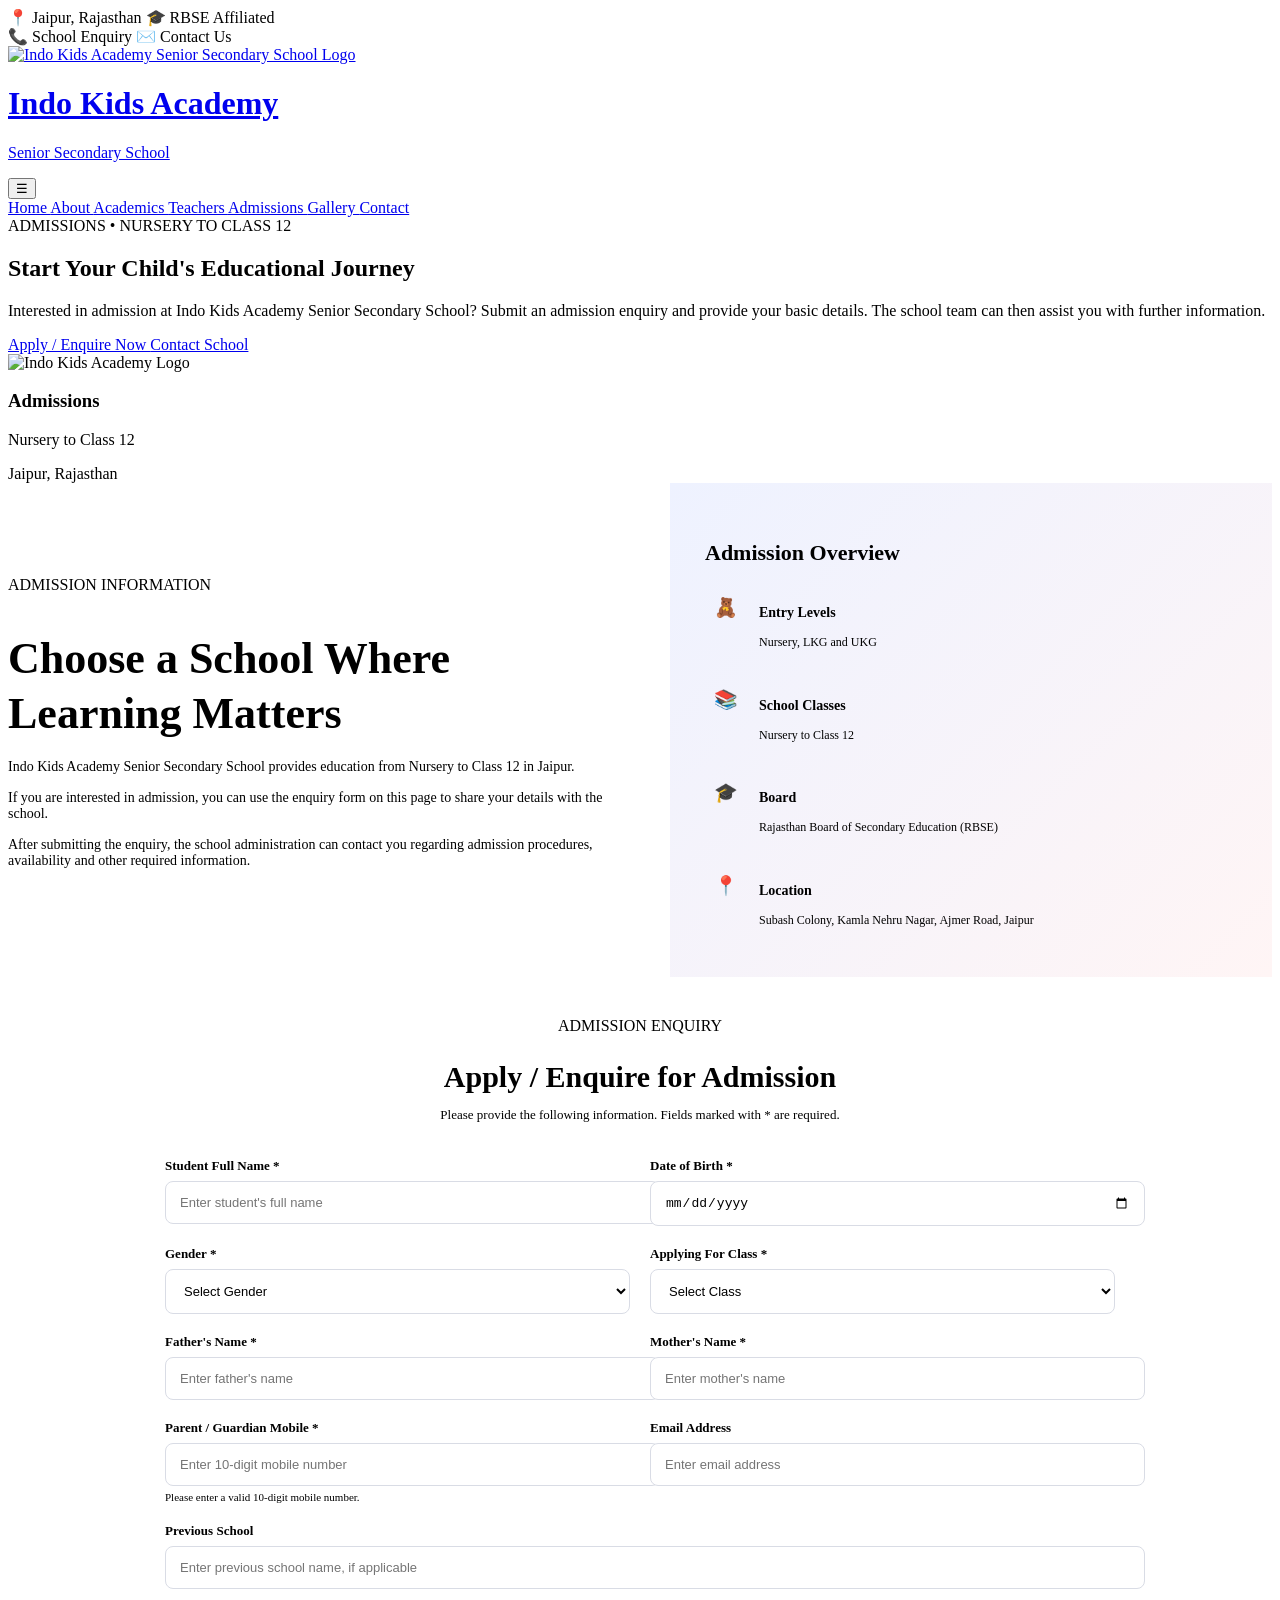
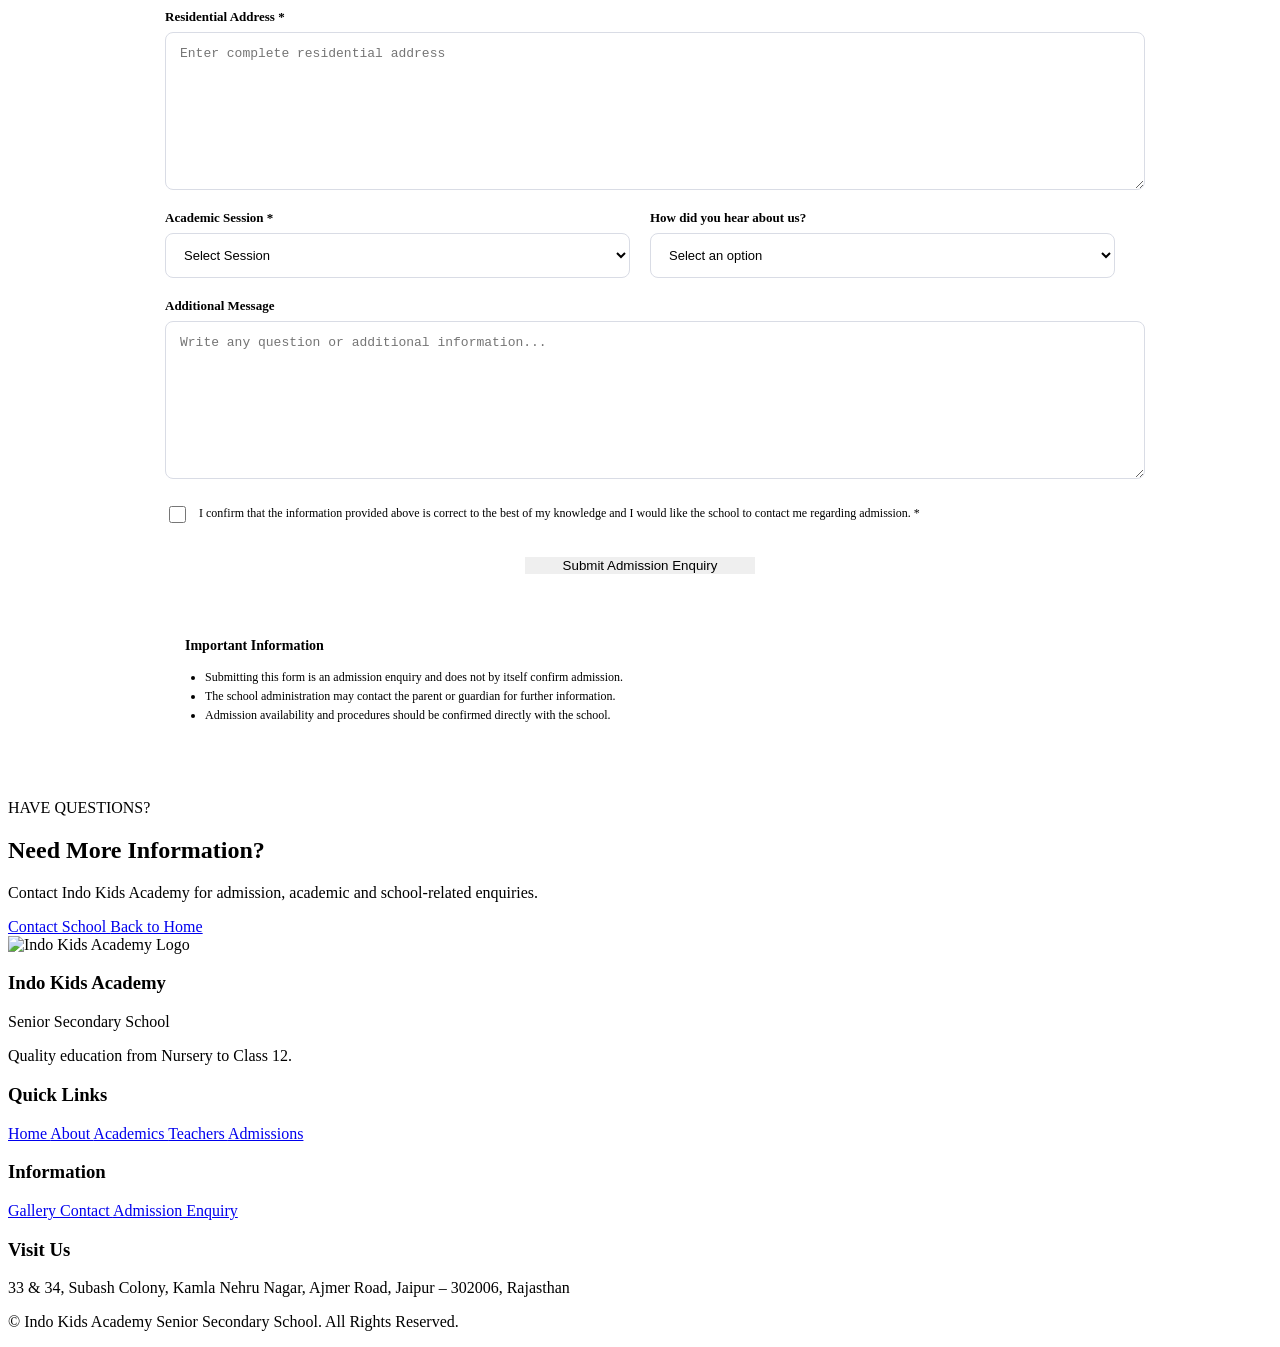
==== admission.html @ ce38cd4b "Upload school website" ====
<!DOCTYPE html>
<html lang="en">

<head>

    <meta charset="UTF-8">

    <meta
        name="viewport"
        content="width=device-width, initial-scale=1.0"
    >

    <title>
        Admissions | Indo Kids Academy Senior Secondary School
    </title>

    <meta
        name="description"
        content="Admission enquiry for Indo Kids Academy Senior Secondary School, Jaipur. Apply for admission from Nursery to Class 12."
    >

    <meta
        name="keywords"
        content="Indo Kids Academy admission, school admission Jaipur, RBSE school admission, Nursery to 12 admission Jaipur"
    >

    <meta
        name="author"
        content="Indo Kids Academy Senior Secondary School"
    >

    <link
        rel="icon"
        type="image/png"
        href="images/logo.png"
    >

    <!-- Google Font -->

    <link rel="preconnect" href="https://fonts.googleapis.com">

    <link
        rel="preconnect"
        href="https://fonts.gstatic.com"
        crossorigin
    >

    <link
        href="https://fonts.googleapis.com/css2?family=Poppins:wght@300;400;500;600;700;800&display=swap"
        rel="stylesheet"
    >

    <!-- Main CSS -->

    <link
        rel="stylesheet"
        href="css/style.css"
    >


    <!-- Admission Page CSS -->

    <style>

        /* =====================================================
           ADMISSION PAGE
        ===================================================== */

        .admission-page {
            background: var(--white);
        }


        /* =====================================================
           ADMISSION INTRO
        ===================================================== */

        .admission-intro {
            display: grid;
            grid-template-columns: 1fr 1fr;
            gap: 60px;
            align-items: center;
        }


        .admission-intro-content h2 {
            color: var(--dark-blue);
            font-size: clamp(30px, 4vw, 44px);
            line-height: 1.25;
            margin-bottom: 18px;
        }


        .admission-intro-content h2 span {
            color: var(--primary-red);
        }


        .admission-intro-content p {
            color: var(--text);
            font-size: 14px;
            margin-bottom: 15px;
        }


        /* =====================================================
           ADMISSION INFO CARD
        ===================================================== */

        .admission-info-card {
            padding: 35px;
            border-radius: var(--radius-lg);
            background:
                linear-gradient(
                    135deg,
                    #eef2ff,
                    #fff5f5
                );
            border: 1px solid var(--border);
            box-shadow: var(--shadow-md);
        }


        .admission-info-card h3 {
            color: var(--primary-blue);
            font-size: 22px;
            margin-bottom: 20px;
        }


        .admission-info-list {
            display: grid;
            gap: 15px;
        }


        .admission-info-item {
            display: flex;
            align-items: flex-start;
            gap: 12px;
        }


        .admission-info-icon {
            flex: 0 0 42px;
            width: 42px;
            height: 42px;
            display: grid;
            place-items: center;
            border-radius: 10px;
            background: var(--white);
            font-size: 19px;
            box-shadow: var(--shadow-sm);
        }


        .admission-info-item h4 {
            color: var(--primary-blue);
            font-size: 14px;
            margin-bottom: 2px;
        }


        .admission-info-item p {
            color: var(--muted);
            font-size: 12px;
            line-height: 1.6;
        }


        /* =====================================================
           FORM SECTION
        ===================================================== */

        .admission-form-section {
            background: var(--cream);
        }


        .admission-form-wrapper {
            max-width: 950px;
            margin: 0 auto;
            padding: 40px;
            background: var(--white);
            border-radius: var(--radius-lg);
            box-shadow: var(--shadow-md);
            border: 1px solid var(--border);
        }


        .form-heading {
            margin-bottom: 35px;
            text-align: center;
        }


        .form-heading h2 {
            color: var(--dark-blue);
            font-size: 30px;
            margin-bottom: 8px;
        }


        .form-heading p {
            color: var(--muted);
            font-size: 13px;
        }


        /* =====================================================
           FORM GRID
        ===================================================== */

        .form-grid {
            display: grid;
            grid-template-columns: repeat(2, 1fr);
            gap: 20px;
        }


        .form-group {
            display: flex;
            flex-direction: column;
        }


        .form-group.full-width {
            grid-column: 1 / -1;
        }


        .form-group label {
            color: var(--black);
            font-size: 13px;
            font-weight: 600;
            margin-bottom: 7px;
        }


        .required {
            color: var(--primary-red);
        }


        .form-group input,
        .form-group select,
        .form-group textarea {
            width: 100%;
            padding: 13px 14px;
            border: 1px solid #d9dce5;
            border-radius: 8px;
            background: #ffffff;
            color: var(--text);
            font-size: 13px;
            outline: none;
            transition: 0.25s ease;
        }


        .form-group input:focus,
        .form-group select:focus,
        .form-group textarea:focus {
            border-color: var(--primary-blue);
            box-shadow:
                0 0 0 3px rgba(20, 46, 155, 0.08);
        }


        .form-group textarea {
            min-height: 130px;
            resize: vertical;
        }


        .form-help {
            margin-top: 5px;
            color: var(--muted);
            font-size: 11px;
        }


        /* =====================================================
           CHECKBOX
        ===================================================== */

        .form-checkbox {
            grid-column: 1 / -1;
            display: flex;
            align-items: flex-start;
            gap: 10px;
            margin-top: 5px;
        }


        .form-checkbox input {
            width: 17px;
            height: 17px;
            margin-top: 2px;
            accent-color: var(--primary-blue);
        }


        .form-checkbox label {
            color: var(--muted);
            font-size: 12px;
            line-height: 1.6;
        }


        /* =====================================================
           FORM BUTTON
        ===================================================== */

        .form-submit {
            grid-column: 1 / -1;
            margin-top: 10px;
            text-align: center;
        }


        .form-submit button {
            min-width: 230px;
            border: none;
            cursor: pointer;
        }


        /* =====================================================
           IMPORTANT INFORMATION
        ===================================================== */

        .admission-notes {
            margin-top: 25px;
            padding: 20px;
            border-radius: 10px;
            background: var(--light-blue);
            border-left: 4px solid var(--primary-blue);
        }


        .admission-notes h4 {
            color: var(--primary-blue);
            font-size: 14px;
            margin-bottom: 8px;
        }


        .admission-notes ul {
            padding-left: 20px;
        }


        .admission-notes li {
            color: var(--muted);
            font-size: 12px;
            margin-bottom: 4px;
        }


        /* =====================================================
           RESPONSIVE
        ===================================================== */

        @media (max-width: 800px) {

            .admission-intro {
                grid-template-columns: 1fr;
                gap: 35px;
            }

            .admission-form-wrapper {
                padding: 28px 20px;
            }

        }


        @media (max-width: 600px) {

            .form-grid {
                grid-template-columns: 1fr;
            }

            .form-group.full-width,
            .form-checkbox,
            .form-submit {
                grid-column: auto;
            }

            .admission-info-card {
                padding: 25px 20px;
            }

            .form-heading h2 {
                font-size: 25px;
            }

        }

    </style>

</head>


<body>


<!-- =====================================================
     TOP BAR
====================================================== -->

<div class="top-bar">

    <div class="container">

        <div class="top-bar-left">

            <span>
                📍 Jaipur, Rajasthan
            </span>

            <span>
                🎓 RBSE Affiliated
            </span>

        </div>


        <div class="top-bar-right">

            <span>
                📞 School Enquiry
            </span>

            <span>
                ✉️ Contact Us
            </span>

        </div>

    </div>

</div>



<!-- =====================================================
     HEADER
====================================================== -->

<header class="header">

    <div class="container navbar">


        <a
            href="index.html"
            class="logo-container"
        >

            <img
                src="images/logo.png"
                alt="Indo Kids Academy Senior Secondary School Logo"
                class="school-logo"
            >


            <div class="school-name">

                <h1>
                    Indo Kids Academy
                </h1>

                <p>
                    Senior Secondary School
                </p>

            </div>

        </a>


        <button
            class="menu-toggle"
            id="menuToggle"
            aria-label="Open navigation menu"
        >
            ☰
        </button>


        <nav
            class="navigation"
            id="navigation"
        >

            <a href="index.html">
                Home
            </a>

            <a href="about.html">
                About
            </a>

            <a href="academics.html">
                Academics
            </a>

            <a href="teachers.html">
                Teachers
            </a>

            <a
                href="admission.html"
                class="active"
            >
                Admissions
            </a>

            <a href="gallery.html">
                Gallery
            </a>

            <a href="contact.html">
                Contact
            </a>

        </nav>

    </div>

</header>



<!-- =====================================================
     ADMISSION HERO
====================================================== -->

<section class="hero">

    <div class="container hero-content">


        <div class="hero-text">

            <span class="hero-badge">
                ADMISSIONS • NURSERY TO CLASS 12
            </span>


            <h2>

                Start Your Child's
                <span>
                    Educational Journey
                </span>

            </h2>


            <p>

                Interested in admission at Indo Kids Academy
                Senior Secondary School? Submit an admission
                enquiry and provide your basic details.
                The school team can then assist you with
                further information.

            </p>


            <div class="hero-buttons">

                <a
                    href="#admission-form"
                    class="btn btn-primary"
                >
                    Apply / Enquire Now
                </a>


                <a
                    href="contact.html"
                    class="btn btn-secondary"
                >
                    Contact School
                </a>

            </div>

        </div>


        <div class="hero-image">

            <div class="hero-logo-card">

                <img
                    src="images/logo.png"
                    alt="Indo Kids Academy Logo"
                >


                <h3>
                    Admissions
                </h3>


                <p>
                    Nursery to Class 12
                </p>


                <span>
                    Jaipur, Rajasthan
                </span>

            </div>

        </div>

    </div>

</section>



<!-- =====================================================
     ADMISSION INFORMATION
====================================================== -->

<section class="admission-page">

    <div class="container">


        <div class="admission-intro">


            <!-- INTRO -->

            <div class="admission-intro-content">

                <span class="section-label">
                    ADMISSION INFORMATION
                </span>


                <h2>

                    Choose a School Where
                    <span>
                        Learning Matters
                    </span>

                </h2>


                <p>

                    Indo Kids Academy Senior Secondary School
                    provides education from Nursery to Class 12
                    in Jaipur.

                </p>


                <p>

                    If you are interested in admission, you can
                    use the enquiry form on this page to share
                    your details with the school.

                </p>


                <p>

                    After submitting the enquiry, the school
                    administration can contact you regarding
                    admission procedures, availability and
                    other required information.

                </p>

            </div>



            <!-- INFORMATION CARD -->

            <div class="admission-info-card">

                <h3>
                    Admission Overview
                </h3>


                <div class="admission-info-list">


                    <div class="admission-info-item">

                        <div class="admission-info-icon">
                            🧸
                        </div>

                        <div>

                            <h4>
                                Entry Levels
                            </h4>

                            <p>
                                Nursery, LKG and UKG
                            </p>

                        </div>

                    </div>



                    <div class="admission-info-item">

                        <div class="admission-info-icon">
                            📚
                        </div>

                        <div>

                            <h4>
                                School Classes
                            </h4>

                            <p>
                                Nursery to Class 12
                            </p>

                        </div>

                    </div>



                    <div class="admission-info-item">

                        <div class="admission-info-icon">
                            🎓
                        </div>

                        <div>

                            <h4>
                                Board
                            </h4>

                            <p>
                                Rajasthan Board of Secondary
                                Education (RBSE)
                            </p>

                        </div>

                    </div>



                    <div class="admission-info-item">

                        <div class="admission-info-icon">
                            📍
                        </div>

                        <div>

                            <h4>
                                Location
                            </h4>

                            <p>
                                Subash Colony, Kamla Nehru Nagar,
                                Ajmer Road, Jaipur
                            </p>

                        </div>

                    </div>


                </div>

            </div>

        </div>

    </div>

</section>



<!-- =====================================================
     ADMISSION FORM
====================================================== -->

<section
    class="admission-form-section"
    id="admission-form"
>

    <div class="container">


        <div class="admission-form-wrapper">


            <div class="form-heading">

                <span class="section-label">
                    ADMISSION ENQUIRY
                </span>


                <h2>
                    Apply / Enquire for Admission
                </h2>


                <p>

                    Please provide the following information.
                    Fields marked with * are required.

                </p>

            </div>



            <!-- =================================================
                 FORM
            ================================================== -->

            <form
                id="admissionForm"
                action="https://formsubmit.co/as5475406@gmail.com"
                method="POST"
            >
            <input
        type="hidden"
        name="_subject"
        value="New Admission Enquiry - Indo Kids Academy"
    >

    <input
        type="hidden"
        name="_template"
        value="table"
    >

    <input
        type="hidden"
        name="_captcha"
        value="true"
    >
    <input
    type="hidden"
    name="_next"
    value="http://127.0.0.1:5500/thank-you.html"
>

                <div class="form-grid">


                    <!-- STUDENT NAME -->

                    <div class="form-group">

                        <label for="studentName">

                            Student Full Name
                            <span class="required">*</span>

                        </label>


                        <input
                            type="text"
                            id="studentName"
                            name="student_name"
                            placeholder="Enter student's full name"
                            required
                        >

                    </div>



                    <!-- DATE OF BIRTH -->

                    <div class="form-group">

                        <label for="dateOfBirth">

                            Date of Birth
                            <span class="required">*</span>

                        </label>


                        <input
                            type="date"
                            id="dateOfBirth"
                            name="date_of_birth"
                            required
                        >

                    </div>



                    <!-- GENDER -->

                    <div class="form-group">

                        <label for="gender">

                            Gender
                            <span class="required">*</span>

                        </label>


                        <select
                            id="gender"
                            name="gender"
                            required
                        >

                            <option value="">
                                Select Gender
                            </option>

                            <option value="Male">
                                Male
                            </option>

                            <option value="Female">
                                Female
                            </option>

                            <option value="Other">
                                Other
                            </option>

                            <option value="Prefer not to say">
                                Prefer not to say
                            </option>

                        </select>

                    </div>



                    <!-- APPLYING CLASS -->

                    <div class="form-group">

                        <label for="applyingClass">

                            Applying For Class
                            <span class="required">*</span>

                        </label>


                        <select
                            id="applyingClass"
                            name="applying_for_class"
                            required
                        >

                            <option value="">
                                Select Class
                            </option>

                            <option value="Nursery">
                                Nursery
                            </option>

                            <option value="LKG">
                                LKG
                            </option>

                            <option value="UKG">
                                UKG
                            </option>

                            <option value="Class 1">
                                Class 1
                            </option>

                            <option value="Class 2">
                                Class 2
                            </option>

                            <option value="Class 3">
                                Class 3
                            </option>

                            <option value="Class 4">
                                Class 4
                            </option>

                            <option value="Class 5">
                                Class 5
                            </option>

                            <option value="Class 6">
                                Class 6
                            </option>

                            <option value="Class 7">
                                Class 7
                            </option>

                            <option value="Class 8">
                                Class 8
                            </option>

                            <option value="Class 9">
                                Class 9
                            </option>

                            <option value="Class 10">
                                Class 10
                            </option>

                            <option value="Class 11">
                                Class 11
                            </option>

                            <option value="Class 12">
                                Class 12
                            </option>

                        </select>

                    </div>



                    <!-- FATHER NAME -->

                    <div class="form-group">

                        <label for="fatherName">

                            Father's Name
                            <span class="required">*</span>

                        </label>


                        <input
                            type="text"
                            id="fatherName"
                            name="father_name"
                            placeholder="Enter father's name"
                            required
                        >

                    </div>



                    <!-- MOTHER NAME -->

                    <div class="form-group">

                        <label for="motherName">

                            Mother's Name
                            <span class="required">*</span>

                        </label>


                        <input
                            type="text"
                            id="motherName"
                            name="mother_name"
                            placeholder="Enter mother's name"
                            required
                        >

                    </div>



                    <!-- MOBILE -->

                    <div class="form-group">

                        <label for="mobile">

                            Parent / Guardian Mobile
                            <span class="required">*</span>

                        </label>


                        <input
                            type="tel"
                            id="mobile"
                            name="mobile"
                            placeholder="Enter 10-digit mobile number"
                            pattern="[0-9]{10}"
                            maxlength="10"
                            required
                        >


                        <span class="form-help">
                            Please enter a valid 10-digit mobile number.
                        </span>

                    </div>



                    <!-- EMAIL -->

                    <div class="form-group">

                        <label for="email">

                            Email Address

                        </label>


                        <input
                            type="email"
                            id="email"
                            name="email"
                            placeholder="Enter email address"
                        >

                    </div>



                    <!-- PREVIOUS SCHOOL -->

                    <div class="form-group full-width">

                        <label for="previousSchool">

                            Previous School

                        </label>


                        <input
                            type="text"
                            id="previousSchool"
                            name="previous_school"
                            placeholder="Enter previous school name, if applicable"
                        >

                    </div>



                    <!-- ADDRESS -->

                    <div class="form-group full-width">

                        <label for="address">

                            Residential Address
                            <span class="required">*</span>

                        </label>


                        <textarea
                            id="address"
                            name="address"
                            placeholder="Enter complete residential address"
                            required
                        ></textarea>

                    </div>



                    <!-- ACADEMIC SESSION -->

                    <div class="form-group">

                        <label for="academicSession">

                            Academic Session
                            <span class="required">*</span>

                        </label>


                        <select
                            id="academicSession"
                            name="academic_session"
                            required
                        >

                            <option value="">
                                Select Session
                            </option>

                            <option value="2026-27">
                                2026–27
                            </option>

                            <option value="2027-28">
                                2027–28
                            </option>

                            <option value="Other">
                                Other
                            </option>

                        </select>

                    </div>



                    <!-- HOW DID YOU HEAR -->

                    <div class="form-group">

                        <label for="source">

                            How did you hear about us?

                        </label>


                        <select
                            id="source"
                            name="how_did_you_hear"
                        >

                            <option value="">
                                Select an option
                            </option>

                            <option value="Google Search">
                                Google Search
                            </option>

                            <option value="Social Media">
                                Social Media
                            </option>

                            <option value="Friend or Family">
                                Friend or Family
                            </option>

                            <option value="School Visit">
                                School Visit
                            </option>

                            <option value="Other">
                                Other
                            </option>

                        </select>

                    </div>



                    <!-- MESSAGE -->

                    <div class="form-group full-width">

                        <label for="message">

                            Additional Message

                        </label>


                        <textarea
                            id="message"
                            name="message"
                            placeholder="Write any question or additional information..."
                        ></textarea>

                    </div>



                    <!-- CONSENT -->

                    <div class="form-checkbox">

                        <input
                            type="checkbox"
                            id="consent"
                            name="consent"
                            required
                        >


                        <label for="consent">

                            I confirm that the information provided
                            above is correct to the best of my
                            knowledge and I would like the school
                            to contact me regarding admission.

                            <span class="required">*</span>

                        </label>

                    </div>



                    <!-- SUBMIT -->

                    <div class="form-submit">

                        <button
                            type="submit"
                            class="btn btn-primary"
                        >
                            Submit Admission Enquiry
                        </button>

                    </div>

                </div>

            </form>


            <!-- =================================================
                 NOTES
            ================================================== -->

            <div class="admission-notes">

                <h4>
                    Important Information
                </h4>


                <ul>

                    <li>
                        Submitting this form is an admission
                        enquiry and does not by itself confirm
                        admission.
                    </li>

                    <li>
                        The school administration may contact
                        the parent or guardian for further
                        information.
                    </li>

                    <li>
                        Admission availability and procedures
                        should be confirmed directly with the
                        school.
                    </li>

                </ul>

            </div>

        </div>

    </div>

</section>



<!-- =====================================================
     CONTACT CTA
====================================================== -->

<section class="admission-cta">

    <div class="container admission-content">


        <div>

            <span class="section-label light">
                HAVE QUESTIONS?
            </span>


            <h2>

                Need More
                <span>
                    Information?
                </span>

            </h2>


            <p>

                Contact Indo Kids Academy for admission,
                academic and school-related enquiries.

            </p>

        </div>


        <div class="admission-buttons">

            <a
                href="contact.html"
                class="btn btn-light"
            >
                Contact School
            </a>


            <a
                href="index.html"
                class="btn btn-outline-light"
            >
                Back to Home
            </a>

        </div>

    </div>

</section>



<!-- =====================================================
     FOOTER
====================================================== -->

<footer class="footer">

    <div class="container footer-grid">


        <!-- SCHOOL -->

        <div class="footer-school">

            <img
                src="images/logo.png"
                alt="Indo Kids Academy Logo"
            >


            <h3>
                Indo Kids Academy
            </h3>


            <p>
                Senior Secondary School
            </p>


            <p>
                Quality education from Nursery to Class 12.
            </p>

        </div>



        <!-- QUICK LINKS -->

        <div class="footer-column">

            <h3>
                Quick Links
            </h3>


            <a href="index.html">
                Home
            </a>


            <a href="about.html">
                About
            </a>


            <a href="academics.html">
                Academics
            </a>


            <a href="teachers.html">
                Teachers
            </a>


            <a href="admission.html">
                Admissions
            </a>

        </div>



        <!-- INFORMATION -->

        <div class="footer-column">

            <h3>
                Information
            </h3>


            <a href="gallery.html">
                Gallery
            </a>


            <a href="contact.html">
                Contact
            </a>


            <a href="admission.html">
                Admission Enquiry
            </a>

        </div>



        <!-- ADDRESS -->

        <div class="footer-column">

            <h3>
                Visit Us
            </h3>


            <p>

                33 & 34, Subash Colony,
                Kamla Nehru Nagar,
                Ajmer Road,
                Jaipur – 302006,
                Rajasthan

            </p>

        </div>

    </div>



    <!-- COPYRIGHT -->

    <div class="footer-bottom">

        <div class="container">

            <p>

                © <span id="currentYear"></span>
                Indo Kids Academy Senior Secondary School.
                All Rights Reserved.

            </p>

        </div>

    </div>

</footer>



<!-- JAVASCRIPT -->

<script src="js/script.js"></script>


</body>

</html>
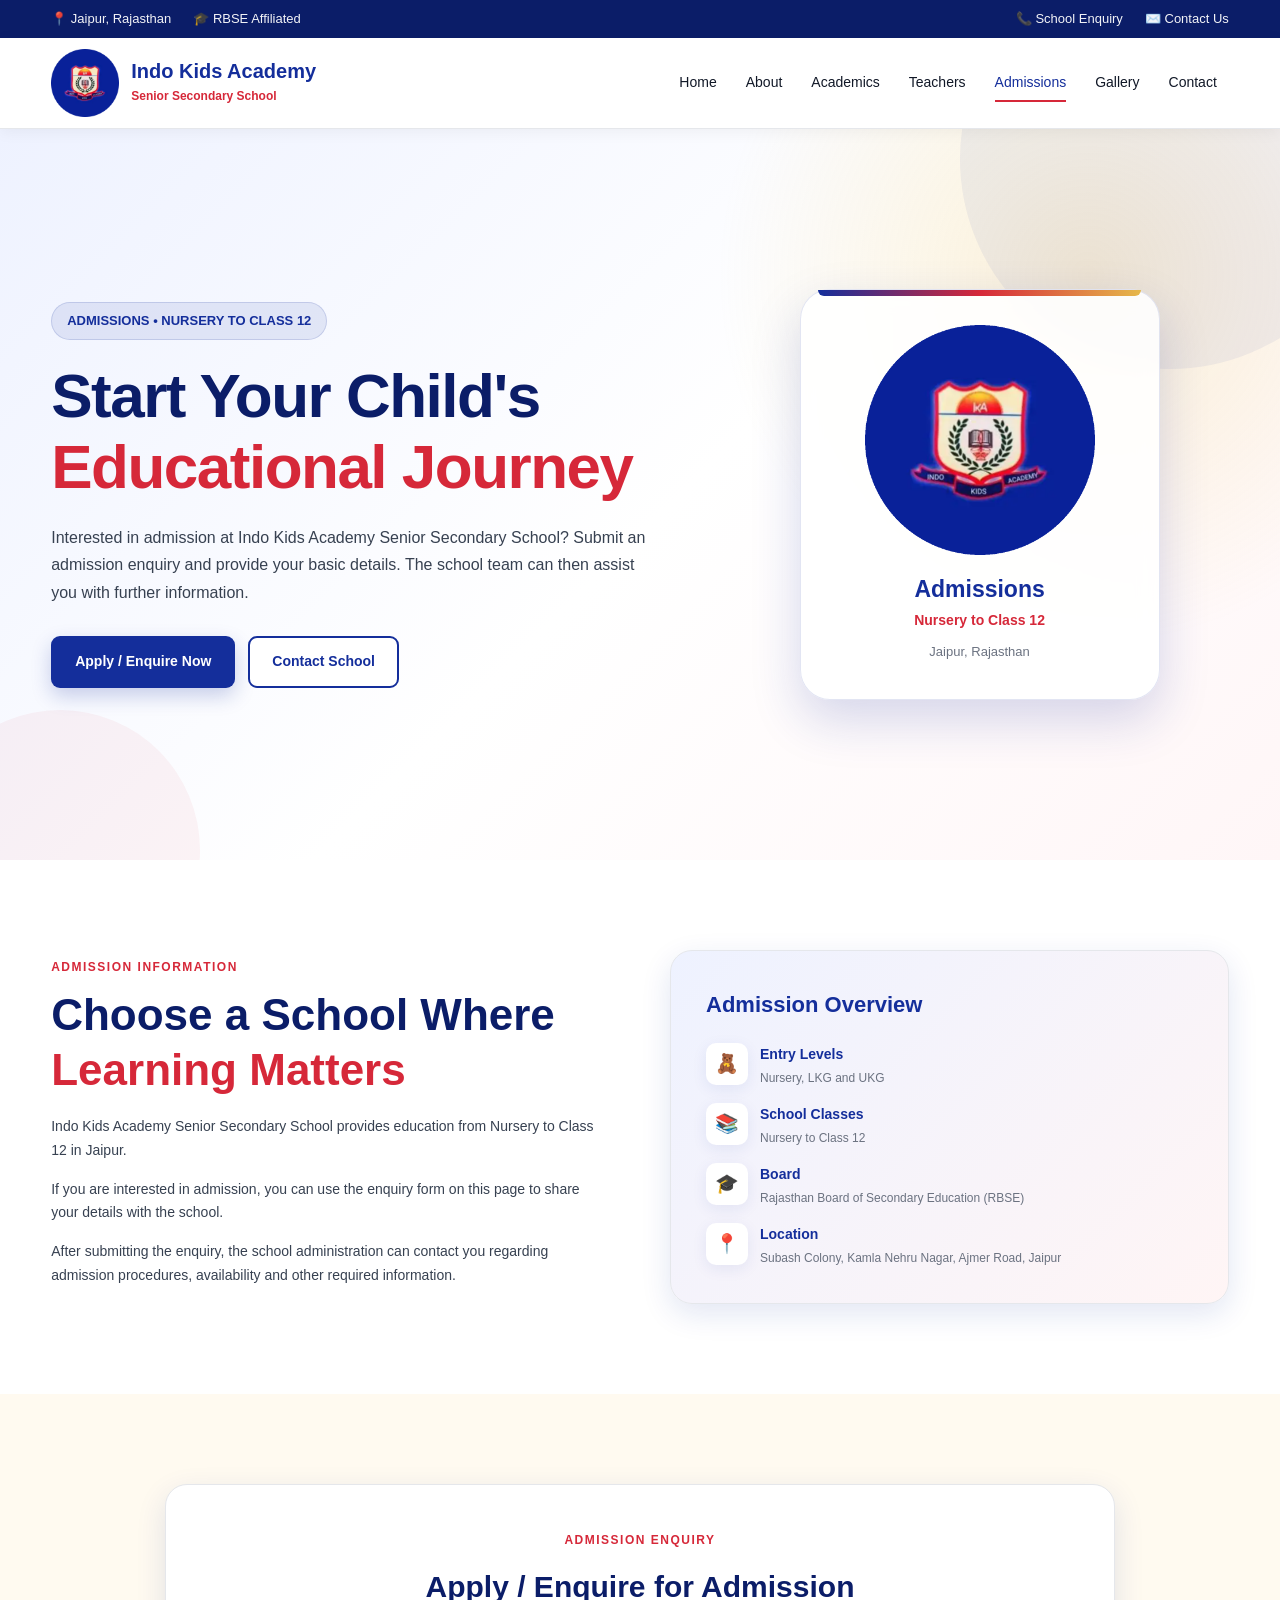
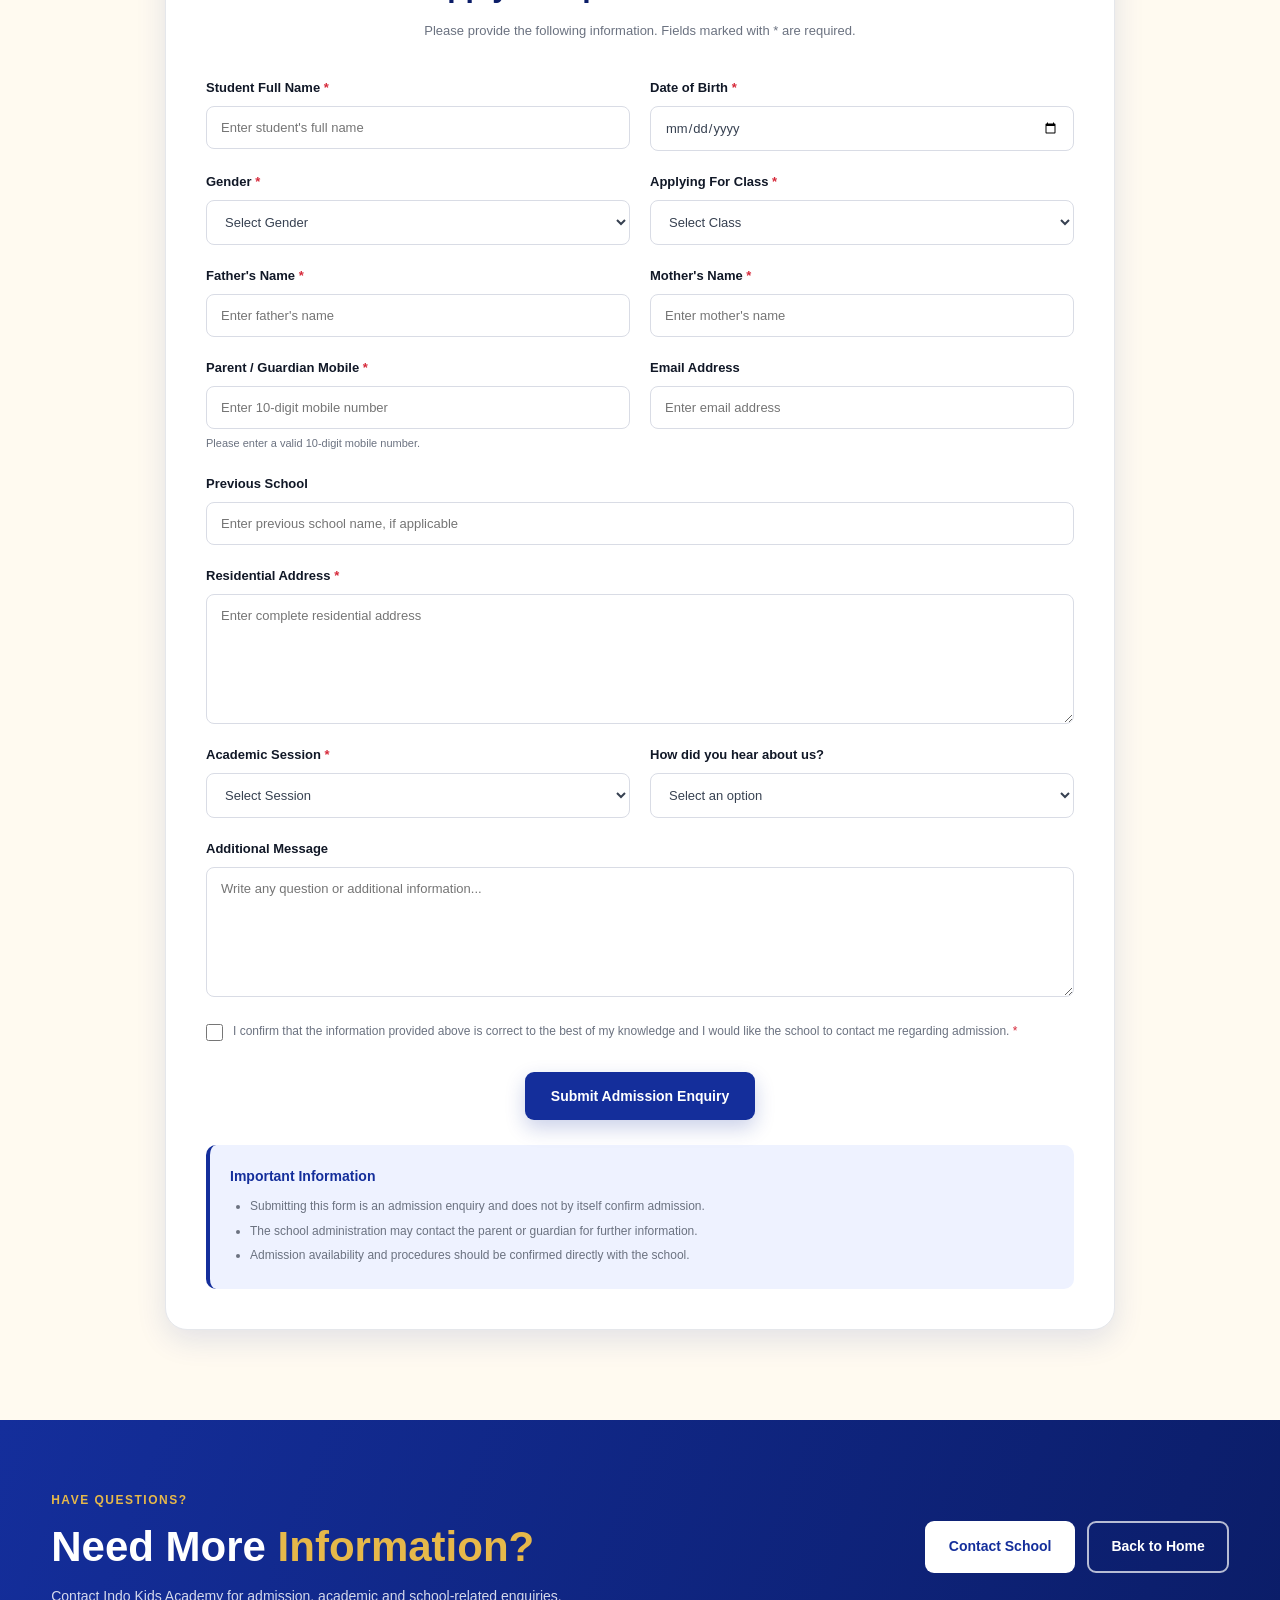
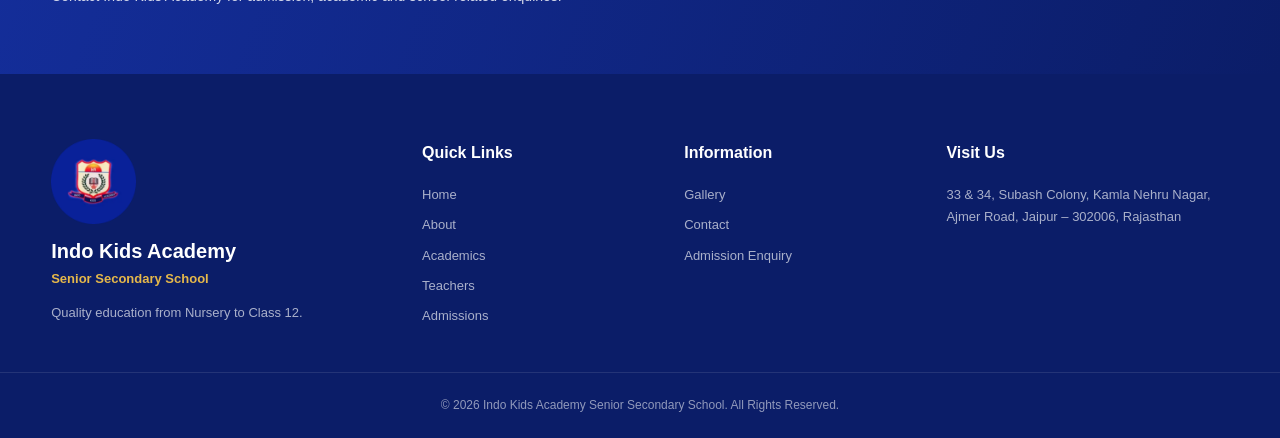
==== commit 338b1e03: "Update admission.html" ====
--- a/admission.html
+++ b/admission.html
@@ -868,7 +868,7 @@
     <input
     type="hidden"
     name="_next"
-    value="http://127.0.0.1:5500/thank-you.html"
+    value="https://abhi-2909.github.io/indo-kids-academy/thank-you.html"
 >
 
                 <div class="form-grid">
@@ -1610,4 +1610,4 @@
 
 </body>
 
-</html>+</html>
--- a/css/style.css
+++ b/css/style.css
@@ -0,0 +1,1418 @@
+/* =========================================================
+   INDO KIDS ACADEMY
+   Main Website Styles
+========================================================= */
+
+
+/* =========================================================
+   1. GLOBAL VARIABLES
+========================================================= */
+
+:root {
+    --primary-blue: #142e9b;
+    --dark-blue: #0b1d68;
+    --light-blue: #eef2ff;
+
+    --primary-red: #d62839;
+    --dark-red: #a7192b;
+    --light-red: #fff0f2;
+
+    --gold: #e6b84a;
+    --cream: #fffaf0;
+
+    --white: #ffffff;
+    --black: #111827;
+    --text: #374151;
+    --muted: #6b7280;
+
+    --border: #e5e7eb;
+
+    --shadow-sm: 0 4px 15px rgba(20, 46, 155, 0.08);
+    --shadow-md: 0 10px 30px rgba(20, 46, 155, 0.12);
+    --shadow-lg: 0 20px 50px rgba(20, 46, 155, 0.18);
+
+    --radius-sm: 8px;
+    --radius-md: 14px;
+    --radius-lg: 22px;
+
+    --container-width: 1200px;
+}
+
+
+/* =========================================================
+   2. RESET
+========================================================= */
+
+* {
+    margin: 0;
+    padding: 0;
+    box-sizing: border-box;
+}
+
+html {
+    scroll-behavior: smooth;
+}
+
+body {
+    font-family: "Poppins", sans-serif;
+    background: var(--white);
+    color: var(--text);
+    line-height: 1.7;
+    overflow-x: hidden;
+}
+
+img {
+    max-width: 100%;
+    display: block;
+}
+
+a {
+    text-decoration: none;
+    color: inherit;
+}
+
+button,
+input,
+textarea,
+select {
+    font-family: inherit;
+}
+
+
+/* =========================================================
+   3. COMMON CONTAINER
+========================================================= */
+
+.container {
+    width: min(92%, var(--container-width));
+    margin: 0 auto;
+}
+
+
+/* =========================================================
+   4. TOP BAR
+========================================================= */
+
+.top-bar {
+    background: var(--dark-blue);
+    color: var(--white);
+    font-size: 13px;
+}
+
+.top-bar .container {
+    min-height: 38px;
+    display: flex;
+    align-items: center;
+    justify-content: space-between;
+    gap: 20px;
+}
+
+.top-bar-left,
+.top-bar-right {
+    display: flex;
+    align-items: center;
+    gap: 22px;
+}
+
+.top-bar span {
+    opacity: 0.95;
+}
+
+
+/* =========================================================
+   5. HEADER / NAVBAR
+========================================================= */
+
+.header {
+    position: sticky;
+    top: 0;
+    z-index: 1000;
+    background: rgba(255, 255, 255, 0.97);
+    border-bottom: 1px solid var(--border);
+    box-shadow: 0 3px 15px rgba(0, 0, 0, 0.05);
+}
+
+.navbar {
+    min-height: 90px;
+    display: flex;
+    align-items: center;
+    justify-content: space-between;
+    gap: 25px;
+}
+
+
+/* Logo */
+
+.logo-container {
+    display: flex;
+    align-items: center;
+    gap: 12px;
+    min-width: 260px;
+}
+
+.school-logo {
+    width: 68px;
+    height: 68px;
+    object-fit: contain;
+}
+
+.school-name h1 {
+    color: var(--primary-blue);
+    font-size: 20px;
+    line-height: 1.2;
+    font-weight: 800;
+}
+
+.school-name p {
+    color: var(--primary-red);
+    font-size: 12px;
+    font-weight: 600;
+    margin-top: 3px;
+}
+
+
+/* Navigation */
+
+.navigation {
+    display: flex;
+    align-items: center;
+    justify-content: flex-end;
+    gap: 5px;
+}
+
+.navigation a {
+    position: relative;
+    padding: 10px 12px;
+    color: var(--black);
+    font-size: 14px;
+    font-weight: 500;
+    transition: 0.3s ease;
+}
+
+.navigation a::after {
+    content: "";
+    position: absolute;
+    left: 12px;
+    right: 12px;
+    bottom: 3px;
+    height: 2px;
+    background: var(--primary-red);
+    transform: scaleX(0);
+    transform-origin: center;
+    transition: 0.3s ease;
+}
+
+.navigation a:hover,
+.navigation a.active {
+    color: var(--primary-blue);
+}
+
+.navigation a:hover::after,
+.navigation a.active::after {
+    transform: scaleX(1);
+}
+
+
+/* Mobile menu button */
+
+.menu-toggle {
+    display: none;
+    border: none;
+    background: var(--primary-blue);
+    color: white;
+    width: 44px;
+    height: 44px;
+    border-radius: 8px;
+    font-size: 22px;
+    cursor: pointer;
+}
+
+
+/* =========================================================
+   6. HERO SECTION
+========================================================= */
+
+.hero {
+    position: relative;
+    overflow: hidden;
+    min-height: 650px;
+    display: flex;
+    align-items: center;
+    background:
+        radial-gradient(
+            circle at 85% 20%,
+            rgba(230, 184, 74, 0.22),
+            transparent 30%
+        ),
+        linear-gradient(
+            135deg,
+            #eef2ff 0%,
+            #ffffff 52%,
+            #fff6f7 100%
+        );
+}
+
+.hero::before {
+    content: "";
+    position: absolute;
+    width: 420px;
+    height: 420px;
+    border-radius: 50%;
+    background: rgba(20, 46, 155, 0.06);
+    top: -180px;
+    right: -100px;
+}
+
+.hero::after {
+    content: "";
+    position: absolute;
+    width: 280px;
+    height: 280px;
+    border-radius: 50%;
+    background: rgba(214, 40, 57, 0.05);
+    bottom: -130px;
+    left: -80px;
+}
+
+.hero-content {
+    position: relative;
+    z-index: 2;
+    display: grid;
+    grid-template-columns: 1.1fr 0.9fr;
+    align-items: center;
+    gap: 70px;
+    padding: 70px 0;
+}
+
+.hero-text {
+    max-width: 650px;
+}
+
+.hero-badge {
+    display: inline-flex;
+    align-items: center;
+    padding: 7px 15px;
+    border-radius: 50px;
+    background: rgba(20, 46, 155, 0.09);
+    border: 1px solid rgba(20, 46, 155, 0.15);
+    color: var(--primary-blue);
+    font-size: 13px;
+    font-weight: 600;
+    margin-bottom: 20px;
+}
+
+.hero-text h2 {
+    color: var(--dark-blue);
+    font-size: clamp(38px, 5vw, 62px);
+    line-height: 1.15;
+    font-weight: 800;
+    letter-spacing: -1.5px;
+    margin-bottom: 22px;
+}
+
+.hero-text h2 span {
+    color: var(--primary-red);
+}
+
+.hero-text > p {
+    max-width: 620px;
+    color: var(--text);
+    font-size: 16px;
+    margin-bottom: 30px;
+}
+
+.hero-buttons {
+    display: flex;
+    flex-wrap: wrap;
+    gap: 13px;
+}
+
+
+/* Hero logo card */
+
+.hero-image {
+    display: flex;
+    align-items: center;
+    justify-content: center;
+}
+
+.hero-logo-card {
+    position: relative;
+    width: 360px;
+    min-height: 410px;
+    padding: 35px 25px;
+    border-radius: 30px;
+    background: rgba(255, 255, 255, 0.88);
+    border: 1px solid rgba(20, 46, 155, 0.12);
+    box-shadow: var(--shadow-lg);
+    text-align: center;
+    backdrop-filter: blur(10px);
+}
+
+.hero-logo-card::before {
+    content: "";
+    position: absolute;
+    width: 90%;
+    height: 6px;
+    top: 0;
+    left: 5%;
+    border-radius: 0 0 10px 10px;
+    background: linear-gradient(
+        90deg,
+        var(--primary-blue),
+        var(--primary-red),
+        var(--gold)
+    );
+}
+
+.hero-logo-card img {
+    width: 230px;
+    height: 230px;
+    object-fit: contain;
+    margin: 0 auto 15px;
+}
+
+.hero-logo-card h3 {
+    color: var(--primary-blue);
+    font-size: 23px;
+    font-weight: 800;
+}
+
+.hero-logo-card p {
+    color: var(--primary-red);
+    font-size: 14px;
+    font-weight: 600;
+}
+
+.hero-logo-card span {
+    display: inline-block;
+    margin-top: 8px;
+    color: var(--muted);
+    font-size: 13px;
+}
+
+
+/* =========================================================
+   7. BUTTONS
+========================================================= */
+
+.btn {
+    display: inline-flex;
+    align-items: center;
+    justify-content: center;
+    min-height: 48px;
+    padding: 12px 22px;
+    border-radius: 9px;
+    font-size: 14px;
+    font-weight: 600;
+    border: 2px solid transparent;
+    transition: 0.3s ease;
+    cursor: pointer;
+}
+
+.btn-primary {
+    background: var(--primary-blue);
+    color: var(--white);
+    box-shadow: 0 8px 20px rgba(20, 46, 155, 0.22);
+}
+
+.btn-primary:hover {
+    background: var(--dark-blue);
+    transform: translateY(-2px);
+}
+
+.btn-secondary {
+    background: var(--white);
+    color: var(--primary-blue);
+    border-color: var(--primary-blue);
+}
+
+.btn-secondary:hover {
+    background: var(--primary-blue);
+    color: var(--white);
+    transform: translateY(-2px);
+}
+
+.btn-light {
+    background: var(--white);
+    color: var(--primary-blue);
+}
+
+.btn-light:hover {
+    background: var(--cream);
+    transform: translateY(-2px);
+}
+
+.btn-outline-light {
+    background: transparent;
+    border-color: rgba(255, 255, 255, 0.7);
+    color: var(--white);
+}
+
+.btn-outline-light:hover {
+    background: var(--white);
+    color: var(--primary-blue);
+}
+
+.text-button {
+    display: inline-block;
+    margin-top: 10px;
+    color: var(--primary-red);
+    font-weight: 700;
+    font-size: 14px;
+    transition: 0.3s ease;
+}
+
+.text-button:hover {
+    color: var(--primary-blue);
+    transform: translateX(4px);
+}
+
+
+/* =========================================================
+   8. QUICK INFORMATION
+========================================================= */
+
+.quick-info {
+    position: relative;
+    z-index: 5;
+    margin-top: -35px;
+}
+
+.quick-info-grid {
+    display: grid;
+    grid-template-columns: repeat(4, 1fr);
+    gap: 15px;
+}
+
+.info-card {
+    display: flex;
+    align-items: center;
+    gap: 13px;
+    min-height: 105px;
+    padding: 18px;
+    background: var(--white);
+    border-radius: var(--radius-md);
+    box-shadow: var(--shadow-md);
+    border: 1px solid var(--border);
+}
+
+.info-icon {
+    flex: 0 0 48px;
+    width: 48px;
+    height: 48px;
+    display: grid;
+    place-items: center;
+    border-radius: 12px;
+    background: var(--light-blue);
+    font-size: 23px;
+}
+
+.info-card h3 {
+    color: var(--primary-blue);
+    font-size: 15px;
+    margin-bottom: 2px;
+}
+
+.info-card p {
+    color: var(--muted);
+    font-size: 11px;
+    line-height: 1.5;
+}
+
+
+/* =========================================================
+   9. COMMON SECTION
+========================================================= */
+
+section {
+    padding: 90px 0;
+}
+
+.section-heading {
+    max-width: 720px;
+    margin: 0 auto 50px;
+    text-align: center;
+}
+
+.section-label {
+    display: inline-block;
+    margin-bottom: 10px;
+    color: var(--primary-red);
+    font-size: 12px;
+    font-weight: 800;
+    letter-spacing: 1.5px;
+}
+
+.section-heading h2 {
+    color: var(--dark-blue);
+    font-size: clamp(28px, 4vw, 42px);
+    line-height: 1.25;
+    font-weight: 800;
+    margin-bottom: 14px;
+}
+
+.section-heading h2 span {
+    color: var(--primary-red);
+}
+
+.section-heading p {
+    color: var(--muted);
+    font-size: 15px;
+}
+
+
+/* =========================================================
+   10. ABOUT SECTION
+========================================================= */
+
+.about-preview {
+    background: var(--white);
+}
+
+.about-grid {
+    display: grid;
+    grid-template-columns: 0.9fr 1.1fr;
+    align-items: center;
+    gap: 80px;
+}
+
+.about-image {
+    display: flex;
+    justify-content: center;
+}
+
+.about-logo-wrapper {
+    position: relative;
+    width: 370px;
+    height: 370px;
+    display: grid;
+    place-items: center;
+    border-radius: 50%;
+    background:
+        linear-gradient(
+            135deg,
+            var(--light-blue),
+            var(--cream)
+        );
+    box-shadow: var(--shadow-md);
+}
+
+.about-logo-wrapper::before {
+    content: "";
+    position: absolute;
+    inset: 15px;
+    border: 2px dashed rgba(20, 46, 155, 0.2);
+    border-radius: 50%;
+}
+
+.about-logo-wrapper img {
+    width: 280px;
+    height: 280px;
+    object-fit: contain;
+    position: relative;
+    z-index: 2;
+}
+
+.about-content h2 {
+    color: var(--dark-blue);
+    font-size: clamp(30px, 4vw, 43px);
+    line-height: 1.2;
+    margin-bottom: 20px;
+}
+
+.about-content h2 span {
+    color: var(--primary-red);
+}
+
+.about-content p {
+    color: var(--text);
+    font-size: 15px;
+    margin-bottom: 14px;
+}
+
+
+/* =========================================================
+   11. ACADEMIC SECTION
+========================================================= */
+
+.academic-preview {
+    background: var(--cream);
+}
+
+.academic-grid {
+    display: grid;
+    grid-template-columns: repeat(4, 1fr);
+    gap: 20px;
+}
+
+.academic-card {
+    position: relative;
+    padding: 30px 20px;
+    text-align: center;
+    background: var(--white);
+    border: 1px solid rgba(20, 46, 155, 0.08);
+    border-radius: var(--radius-md);
+    box-shadow: var(--shadow-sm);
+    transition: 0.3s ease;
+}
+
+.academic-card:hover {
+    transform: translateY(-7px);
+    box-shadow: var(--shadow-md);
+    border-color: rgba(20, 46, 155, 0.2);
+}
+
+.academic-icon {
+    width: 68px;
+    height: 68px;
+    display: grid;
+    place-items: center;
+    margin: 0 auto 18px;
+    border-radius: 50%;
+    background: var(--light-blue);
+    font-size: 30px;
+}
+
+.academic-card h3 {
+    color: var(--primary-blue);
+    font-size: 17px;
+    line-height: 1.4;
+    margin-bottom: 6px;
+}
+
+.academic-card p {
+    color: var(--muted);
+    font-size: 13px;
+}
+
+.center-button {
+    margin-top: 35px;
+    text-align: center;
+}
+
+
+/* =========================================================
+   12. WHY US
+========================================================= */
+
+.why-us {
+    background: var(--white);
+}
+
+.features-grid {
+    display: grid;
+    grid-template-columns: repeat(4, 1fr);
+    gap: 20px;
+}
+
+.feature-card {
+    padding: 32px 22px;
+    text-align: center;
+    border: 1px solid var(--border);
+    border-radius: var(--radius-md);
+    background: var(--white);
+    transition: 0.3s ease;
+}
+
+.feature-card:hover {
+    transform: translateY(-5px);
+    box-shadow: var(--shadow-md);
+    border-color: rgba(20, 46, 155, 0.15);
+}
+
+.feature-icon {
+    width: 65px;
+    height: 65px;
+    display: grid;
+    place-items: center;
+    margin: 0 auto 18px;
+    border-radius: 18px;
+    background: var(--light-red);
+    font-size: 29px;
+}
+
+.feature-card h3 {
+    color: var(--primary-blue);
+    font-size: 17px;
+    margin-bottom: 9px;
+}
+
+.feature-card p {
+    color: var(--muted);
+    font-size: 13px;
+}
+
+
+/* =========================================================
+   13. TEACHERS
+========================================================= */
+
+.teachers-preview {
+    background: var(--light-blue);
+}
+
+.teacher-preview-grid {
+    display: grid;
+    grid-template-columns: repeat(3, 1fr);
+    gap: 25px;
+}
+
+.teacher-card {
+    overflow: hidden;
+    text-align: center;
+    background: var(--white);
+    border-radius: var(--radius-md);
+    border: 1px solid rgba(20, 46, 155, 0.08);
+    box-shadow: var(--shadow-sm);
+    transition: 0.3s ease;
+}
+
+.teacher-card:hover {
+    transform: translateY(-6px);
+    box-shadow: var(--shadow-md);
+}
+
+.teacher-placeholder {
+    min-height: 240px;
+    display: grid;
+    place-items: center;
+    background:
+        linear-gradient(
+            135deg,
+            #eef2ff,
+            #fff4f5
+        );
+    font-size: 80px;
+}
+
+.teacher-card h3 {
+    color: var(--primary-blue);
+    font-size: 18px;
+    margin-top: 20px;
+}
+
+.teacher-card p {
+    color: var(--muted);
+    font-size: 13px;
+    padding-bottom: 22px;
+}
+
+
+/* =========================================================
+   14. ADMISSION CTA
+========================================================= */
+
+.admission-cta {
+    padding: 65px 0;
+    background:
+        linear-gradient(
+            110deg,
+            var(--primary-blue),
+            var(--dark-blue)
+        );
+    color: var(--white);
+}
+
+.admission-content {
+    display: flex;
+    align-items: center;
+    justify-content: space-between;
+    gap: 35px;
+}
+
+.section-label.light {
+    color: var(--gold);
+}
+
+.admission-content h2 {
+    max-width: 680px;
+    color: var(--white);
+    font-size: clamp(28px, 4vw, 42px);
+    line-height: 1.25;
+    margin-bottom: 12px;
+}
+
+.admission-content h2 span {
+    color: var(--gold);
+}
+
+.admission-content p {
+    max-width: 650px;
+    color: rgba(255, 255, 255, 0.82);
+    font-size: 14px;
+}
+
+.admission-buttons {
+    display: flex;
+    flex-wrap: wrap;
+    gap: 12px;
+    flex-shrink: 0;
+}
+
+
+/* =========================================================
+   15. REVIEWS
+========================================================= */
+
+.reviews-preview {
+    background: var(--white);
+}
+
+.reviews-grid {
+    display: grid;
+    grid-template-columns: repeat(3, 1fr);
+    gap: 22px;
+}
+
+.review-card {
+    position: relative;
+    padding: 30px 25px;
+    border: 1px solid var(--border);
+    border-radius: var(--radius-md);
+    background: var(--white);
+    box-shadow: var(--shadow-sm);
+}
+
+.review-card::before {
+    content: "“";
+    position: absolute;
+    top: 5px;
+    right: 20px;
+    color: rgba(20, 46, 155, 0.08);
+    font-size: 80px;
+    line-height: 1;
+    font-family: Georgia, serif;
+}
+
+.review-stars {
+    color: var(--gold);
+    letter-spacing: 3px;
+    font-size: 17px;
+    margin-bottom: 15px;
+}
+
+.review-card p {
+    position: relative;
+    z-index: 2;
+    color: var(--text);
+    font-size: 14px;
+    font-style: italic;
+    margin-bottom: 20px;
+}
+
+.review-card h4 {
+    color: var(--primary-blue);
+    font-size: 13px;
+}
+
+
+/* =========================================================
+   16. CONTACT SECTION
+========================================================= */
+
+.contact-preview {
+    background: var(--cream);
+}
+
+.contact-grid {
+    display: grid;
+    grid-template-columns: 1fr 1fr;
+    gap: 55px;
+    align-items: center;
+}
+
+.contact-content h2 {
+    color: var(--dark-blue);
+    font-size: clamp(30px, 4vw, 42px);
+    line-height: 1.25;
+    margin-bottom: 15px;
+}
+
+.contact-content h2 span {
+    color: var(--primary-red);
+}
+
+.contact-content > p {
+    color: var(--muted);
+    font-size: 14px;
+    margin-bottom: 25px;
+}
+
+.contact-details {
+    display: grid;
+    gap: 18px;
+    margin-bottom: 25px;
+}
+
+.contact-item {
+    display: flex;
+    align-items: flex-start;
+    gap: 14px;
+}
+
+.contact-icon {
+    flex: 0 0 45px;
+    width: 45px;
+    height: 45px;
+    display: grid;
+    place-items: center;
+    background: var(--white);
+    border-radius: 10px;
+    box-shadow: var(--shadow-sm);
+    font-size: 20px;
+}
+
+.contact-item h4 {
+    color: var(--primary-blue);
+    font-size: 14px;
+    margin-bottom: 2px;
+}
+
+.contact-item p {
+    color: var(--muted);
+    font-size: 13px;
+    line-height: 1.6;
+}
+
+
+/* Map */
+
+.map-placeholder {
+    min-height: 430px;
+    display: grid;
+    place-items: center;
+    padding: 35px;
+    text-align: center;
+    border-radius: var(--radius-lg);
+    background:
+        linear-gradient(
+            135deg,
+            rgba(20, 46, 155, 0.08),
+            rgba(214, 40, 57, 0.08)
+        );
+    border: 1px solid rgba(20, 46, 155, 0.1);
+}
+
+.map-content {
+    max-width: 350px;
+}
+
+.map-icon {
+    width: 75px;
+    height: 75px;
+    display: grid;
+    place-items: center;
+    margin: 0 auto 18px;
+    border-radius: 50%;
+    background: var(--white);
+    box-shadow: var(--shadow-md);
+    font-size: 35px;
+}
+
+.map-content h3 {
+    color: var(--primary-blue);
+    font-size: 21px;
+    margin-bottom: 8px;
+}
+
+.map-content p {
+    color: var(--muted);
+    font-size: 14px;
+    margin-bottom: 20px;
+}
+
+.map-button {
+    display: inline-flex;
+    padding: 11px 18px;
+    border-radius: 8px;
+    background: var(--primary-blue);
+    color: var(--white);
+    font-size: 13px;
+    font-weight: 600;
+    transition: 0.3s ease;
+}
+
+.map-button:hover {
+    background: var(--primary-red);
+}
+
+
+/* =========================================================
+   17. FOOTER
+========================================================= */
+
+.footer {
+    background: var(--dark-blue);
+    color: rgba(255, 255, 255, 0.8);
+}
+
+.footer-grid {
+    display: grid;
+    grid-template-columns: 1.5fr 1fr 1fr 1.3fr;
+    gap: 45px;
+    padding: 65px 0 45px;
+}
+
+.footer-school img {
+    width: 85px;
+    height: 85px;
+    object-fit: contain;
+    margin-bottom: 10px;
+}
+
+.footer-school h3 {
+    color: var(--white);
+    font-size: 20px;
+}
+
+.footer-school > p:first-of-type {
+    color: var(--gold);
+    font-size: 13px;
+    font-weight: 600;
+    margin-bottom: 12px;
+}
+
+.footer-school > p:last-of-type {
+    max-width: 290px;
+    color: rgba(255, 255, 255, 0.65);
+    font-size: 13px;
+}
+
+.footer-column {
+    display: flex;
+    flex-direction: column;
+    align-items: flex-start;
+    gap: 8px;
+}
+
+.footer-column h3 {
+    color: var(--white);
+    font-size: 16px;
+    margin-bottom: 10px;
+}
+
+.footer-column a {
+    color: rgba(255, 255, 255, 0.65);
+    font-size: 13px;
+    transition: 0.3s ease;
+}
+
+.footer-column a:hover {
+    color: var(--gold);
+    transform: translateX(3px);
+}
+
+.footer-column p {
+    color: rgba(255, 255, 255, 0.65);
+    font-size: 13px;
+    line-height: 1.7;
+}
+
+.footer-bottom {
+    border-top: 1px solid rgba(255, 255, 255, 0.1);
+}
+
+.footer-bottom .container {
+    min-height: 65px;
+    display: flex;
+    align-items: center;
+    justify-content: center;
+    text-align: center;
+}
+
+.footer-bottom p {
+    color: rgba(255, 255, 255, 0.55);
+    font-size: 12px;
+}
+
+
+/* =========================================================
+   18. RESPONSIVE — TABLET
+========================================================= */
+
+@media (max-width: 1050px) {
+
+    .navigation {
+        gap: 0;
+    }
+
+    .navigation a {
+        padding: 9px 8px;
+        font-size: 13px;
+    }
+
+    .logo-container {
+        min-width: auto;
+    }
+
+    .school-name h1 {
+        font-size: 17px;
+    }
+
+    .hero-content {
+        gap: 35px;
+    }
+
+    .quick-info-grid {
+        grid-template-columns: repeat(2, 1fr);
+    }
+
+    .academic-grid,
+    .features-grid {
+        grid-template-columns: repeat(2, 1fr);
+    }
+
+    .footer-grid {
+        grid-template-columns: repeat(2, 1fr);
+    }
+}
+
+
+/* =========================================================
+   19. RESPONSIVE — MOBILE
+========================================================= */
+
+@media (max-width: 800px) {
+
+    .top-bar {
+        display: none;
+    }
+
+    .navbar {
+        min-height: 75px;
+    }
+
+    .school-logo {
+        width: 55px;
+        height: 55px;
+    }
+
+    .school-name h1 {
+        font-size: 15px;
+    }
+
+    .school-name p {
+        font-size: 10px;
+    }
+
+    .menu-toggle {
+        display: block;
+    }
+
+    .navigation {
+        position: absolute;
+        top: 75px;
+        left: 0;
+        width: 100%;
+        display: none;
+        flex-direction: column;
+        align-items: stretch;
+        padding: 12px 4%;
+        background: var(--white);
+        border-top: 1px solid var(--border);
+        box-shadow: var(--shadow-md);
+    }
+
+    .navigation.show {
+        display: flex;
+    }
+
+    .navigation a {
+        padding: 13px 8px;
+        border-bottom: 1px solid #f0f0f0;
+    }
+
+    .navigation a::after {
+        display: none;
+    }
+
+    .hero {
+        min-height: auto;
+    }
+
+    .hero-content {
+        grid-template-columns: 1fr;
+        text-align: center;
+        padding: 65px 0 90px;
+    }
+
+    .hero-text {
+        margin: 0 auto;
+    }
+
+    .hero-text h2 {
+        font-size: clamp(34px, 10vw, 48px);
+    }
+
+    .hero-text > p {
+        margin-left: auto;
+        margin-right: auto;
+    }
+
+    .hero-buttons {
+        justify-content: center;
+    }
+
+    .hero-logo-card {
+        width: min(100%, 350px);
+    }
+
+    .quick-info {
+        margin-top: -35px;
+    }
+
+    .about-grid,
+    .contact-grid {
+        grid-template-columns: 1fr;
+        gap: 45px;
+    }
+
+    .about-content {
+        text-align: center;
+    }
+
+    .about-image {
+        order: 1;
+    }
+
+    .about-content {
+        order: 2;
+    }
+
+    .about-logo-wrapper {
+        width: 300px;
+        height: 300px;
+    }
+
+    .about-logo-wrapper img {
+        width: 225px;
+        height: 225px;
+    }
+
+    .teacher-preview-grid,
+    .reviews-grid {
+        grid-template-columns: 1fr;
+    }
+
+    .admission-content {
+        flex-direction: column;
+        align-items: flex-start;
+    }
+
+    .map-placeholder {
+        min-height: 350px;
+    }
+}
+
+
+/* =========================================================
+   20. SMALL MOBILE
+========================================================= */
+
+@media (max-width: 520px) {
+
+    section {
+        padding: 65px 0;
+    }
+
+    .container {
+        width: min(92%, 100%);
+    }
+
+    .logo-container {
+        gap: 8px;
+    }
+
+    .school-logo {
+        width: 50px;
+        height: 50px;
+    }
+
+    .school-name h1 {
+        font-size: 14px;
+    }
+
+    .school-name p {
+        font-size: 9px;
+    }
+
+    .hero-content {
+        padding-top: 50px;
+    }
+
+    .hero-badge {
+        font-size: 11px;
+    }
+
+    .hero-text > p {
+        font-size: 14px;
+    }
+
+    .hero-buttons {
+        flex-direction: column;
+        width: 100%;
+    }
+
+    .hero-buttons .btn {
+        width: 100%;
+    }
+
+    .hero-logo-card {
+        min-height: 350px;
+        padding: 25px 18px;
+    }
+
+    .hero-logo-card img {
+        width: 190px;
+        height: 190px;
+    }
+
+    .quick-info-grid {
+        grid-template-columns: 1fr;
+    }
+
+    .academic-grid,
+    .features-grid {
+        grid-template-columns: 1fr;
+    }
+
+    .about-logo-wrapper {
+        width: 260px;
+        height: 260px;
+    }
+
+    .about-logo-wrapper img {
+        width: 195px;
+        height: 195px;
+    }
+
+    .admission-buttons {
+        width: 100%;
+        flex-direction: column;
+    }
+
+    .admission-buttons .btn {
+        width: 100%;
+    }
+
+    .footer-grid {
+        grid-template-columns: 1fr;
+        gap: 30px;
+        padding: 50px 0 35px;
+    }
+
+    .footer-school,
+    .footer-column {
+        text-align: center;
+        align-items: center;
+    }
+
+    .footer-school > p:last-of-type {
+        margin: auto;
+    }
+
+    .contact-content {
+        text-align: left;
+    }
+}
